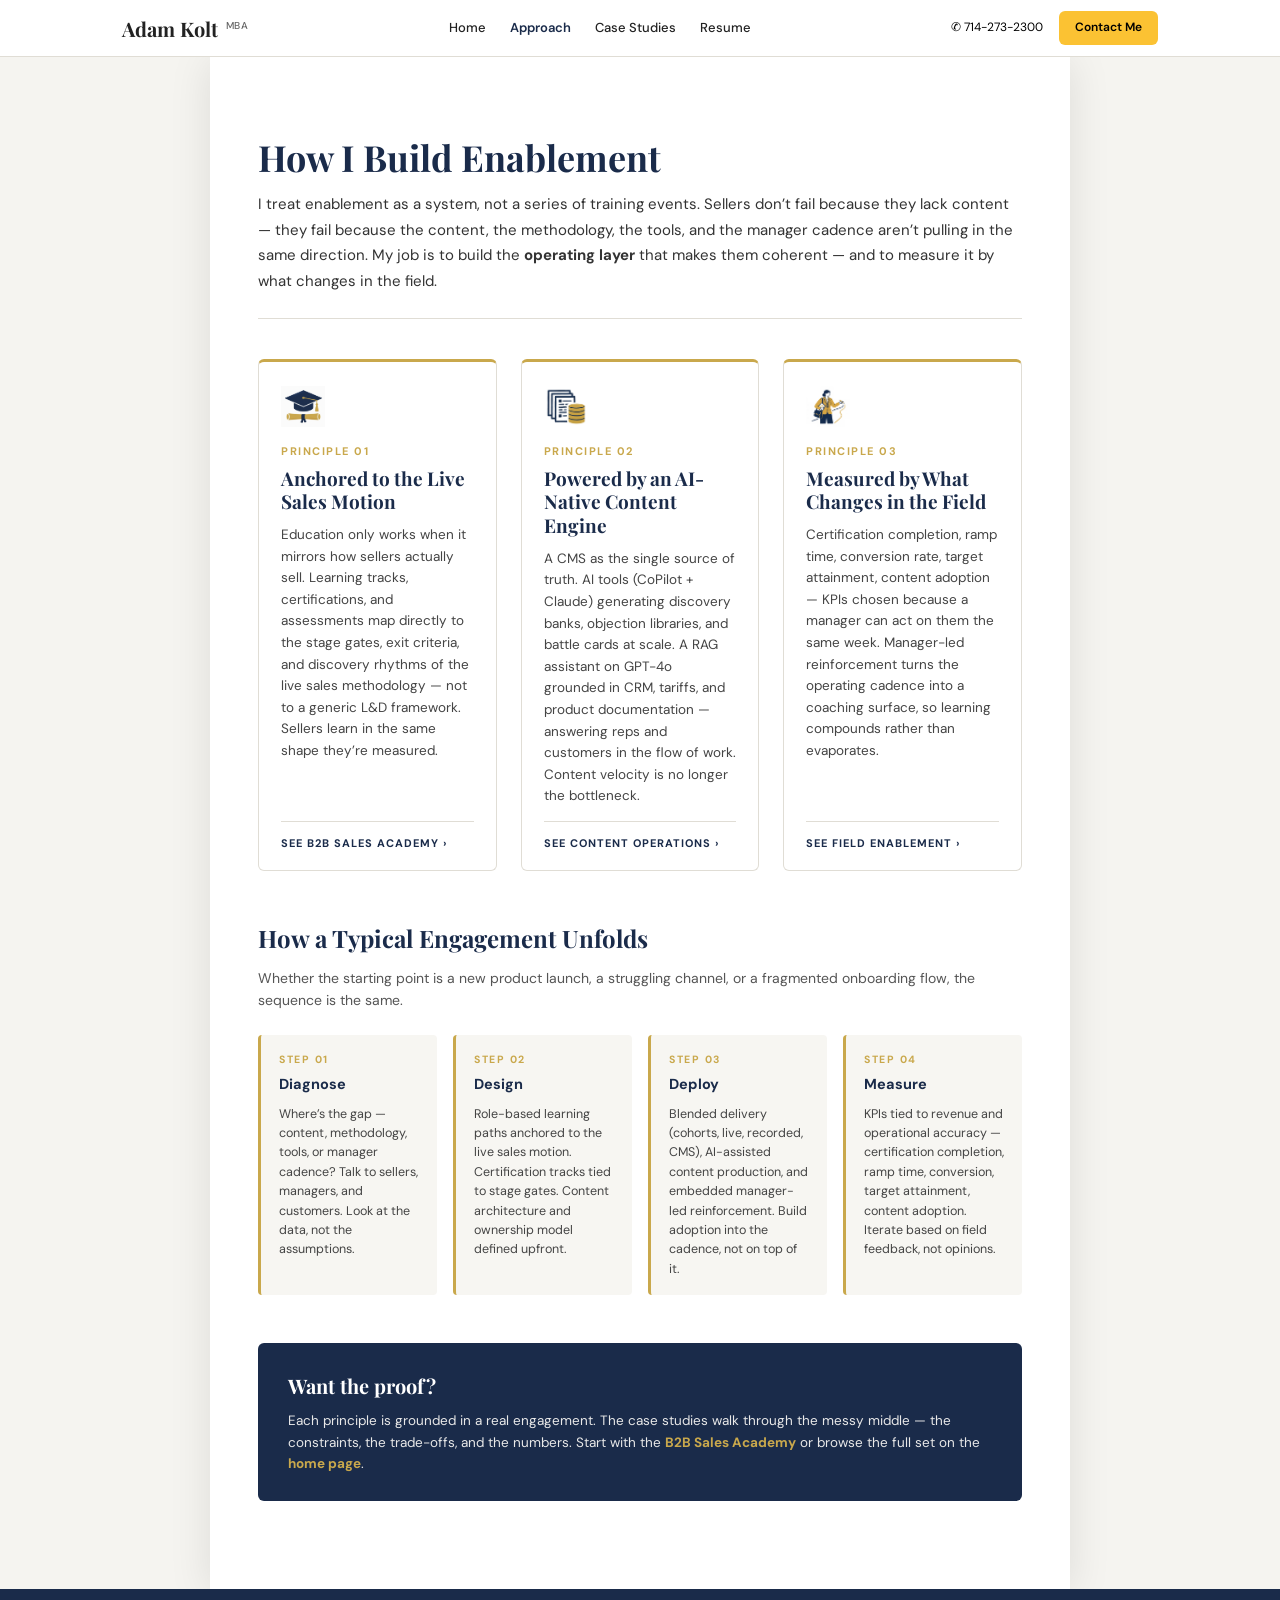
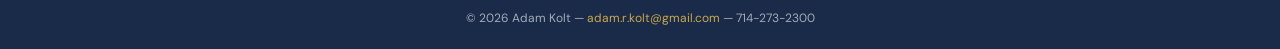
==== approach.html @ b58383f4 "Add Approach page articulating enablement philosophy and engagement process - New approach.html: her" ====
<!DOCTYPE html>
<html lang="en">

<head>
  <meta charset="UTF-8">
  <meta name="viewport" content="width=device-width, initial-scale=1.0">
  <title>Approach – Adam Kolt MBA | How I Build Enablement</title>
  <link
    href="https://fonts.googleapis.com/css2?family=Playfair+Display:ital,wght@0,700;1,400;1,700&family=DM+Sans:wght@300;400;500;600;700;800&display=swap"
    rel="stylesheet">
  <link rel="stylesheet" href="css/style.css">
  <style>
    .approach-hero {
      padding: 48px 0 24px;
      border-bottom: 1px solid var(--border);
      margin-bottom: 40px;
    }

    .approach-hero h1 {
      font-family: 'Playfair Display', serif;
      font-size: 36px;
      font-weight: 700;
      color: var(--navy);
      margin: 0 0 14px;
      line-height: 1.15;
    }

    .approach-hero .lede {
      font-size: 15px;
      color: #333;
      line-height: 1.7;
      max-width: 760px;
      margin: 0;
    }

    .principles-grid {
      display: grid;
      grid-template-columns: repeat(3, 1fr);
      gap: 24px;
      margin-bottom: 48px;
    }

    .principle-card {
      background: #fff;
      border: 1px solid var(--border);
      border-top: 3px solid var(--gold);
      border-radius: 6px;
      padding: 22px 22px 18px;
      display: flex;
      flex-direction: column;
    }

    .principle-icon {
      width: 44px;
      height: 44px;
      margin-bottom: 14px;
    }

    .principle-icon img {
      width: 100%;
      height: 100%;
      object-fit: contain;
    }

    .principle-num {
      font-size: 11px;
      font-weight: 700;
      color: var(--gold);
      letter-spacing: 1.5px;
      text-transform: uppercase;
      margin-bottom: 6px;
    }

    .principle-card h3 {
      font-family: 'Playfair Display', serif;
      font-size: 19px;
      font-weight: 700;
      color: var(--navy);
      margin: 0 0 10px;
      line-height: 1.25;
    }

    .principle-card p {
      font-size: 13.5px;
      color: #444;
      line-height: 1.6;
      margin: 0 0 14px;
      flex: 1;
    }

    .principle-card a.see-case {
      font-size: 11px;
      font-weight: 700;
      color: var(--navy);
      letter-spacing: 1px;
      text-transform: uppercase;
      text-decoration: none;
      border-top: 1px solid var(--border);
      padding-top: 12px;
      display: inline-block;
    }

    .principle-card a.see-case:hover {
      color: var(--gold);
    }

    .process-section {
      margin-bottom: 48px;
    }

    .process-section h2 {
      font-family: 'Playfair Display', serif;
      font-size: 24px;
      font-weight: 700;
      color: var(--navy);
      margin: 0 0 8px;
    }

    .process-section .process-lede {
      font-size: 14px;
      color: #555;
      line-height: 1.6;
      margin: 0 0 24px;
      max-width: 720px;
    }

    .process-grid {
      display: grid;
      grid-template-columns: repeat(4, 1fr);
      gap: 16px;
    }

    .process-step {
      background: #F7F6F2;
      border-left: 3px solid var(--gold);
      padding: 16px 18px;
      border-radius: 4px;
    }

    .process-step .step-num {
      font-size: 10.5px;
      font-weight: 700;
      color: var(--gold);
      letter-spacing: 1.5px;
      text-transform: uppercase;
      margin-bottom: 4px;
    }

    .process-step h4 {
      font-size: 14.5px;
      font-weight: 700;
      color: var(--navy);
      margin: 0 0 8px;
    }

    .process-step p {
      font-size: 12.5px;
      color: #444;
      line-height: 1.55;
      margin: 0;
    }

    .closing-callout {
      background: var(--navy);
      color: #fff;
      padding: 26px 30px;
      border-radius: 6px;
      margin-bottom: 40px;
    }

    .closing-callout h3 {
      font-family: 'Playfair Display', serif;
      font-size: 20px;
      font-weight: 700;
      margin: 0 0 8px;
      color: #fff;
    }

    .closing-callout p {
      font-size: 13.5px;
      line-height: 1.6;
      margin: 0;
      color: #e8e8e8;
    }

    .closing-callout a {
      color: var(--gold);
      font-weight: 700;
      text-decoration: none;
    }

    @media (max-width: 900px) {

      .principles-grid,
      .process-grid {
        grid-template-columns: 1fr;
      }
    }
  </style>
</head>

<body>

  <!-- HEADER -->
  <header class="site-header">
    <div class="header-inner">
      <a href="index.html" class="header-logo">Adam Kolt <sup>MBA</sup></a>
      <nav class="site-nav">
        <a href="index.html">Home</a>
        <a href="approach.html" class="active">Approach</a>
        <a href="impact/b2b-sales-academy.html">Case Studies</a>
        <a href="resume.html">Resume</a>
      </nav>
      <div class="header-actions">
        <span class="header-phone">&#9990; 714-273-2300</span>
        <a href="mailto:adam.r.kolt@gmail.com" class="btn-contact">Contact Me</a>
      </div>
    </div>
  </header>

  <div class="page">
    <div class="content">

      <!-- HERO -->
      <div class="approach-hero">
        <h1>How I Build Enablement</h1>
        <p class="lede">
          I treat enablement as a system, not a series of training events. Sellers don&rsquo;t fail because they lack
          content &mdash; they fail because the content, the methodology, the tools, and the manager cadence
          aren&rsquo;t pulling in the same direction. My job is to build the <strong>operating layer</strong> that
          makes them coherent &mdash; and to measure it by what changes in the field.
        </p>
      </div>

      <!-- THREE PRINCIPLES -->
      <div class="principles-grid">

        <!-- Principle 1 -->
        <div class="principle-card">
          <div class="principle-icon"><img src="images/Academy_Icon.png" alt=""></div>
          <div class="principle-num">Principle 01</div>
          <h3>Anchored to the Live Sales Motion</h3>
          <p>Education only works when it mirrors how sellers actually sell. Learning tracks, certifications, and
            assessments map directly to the stage gates, exit criteria, and discovery rhythms of the live sales
            methodology &mdash; not to a generic L&amp;D framework. Sellers learn in the same shape they&rsquo;re
            measured.</p>
          <a class="see-case" href="impact/b2b-sales-academy.html">See B2B Sales Academy &rsaquo;</a>
        </div>

        <!-- Principle 2 -->
        <div class="principle-card">
          <div class="principle-icon"><img src="images/Content_Icon.png" alt=""></div>
          <div class="principle-num">Principle 02</div>
          <h3>Powered by an AI-Native Content Engine</h3>
          <p>A CMS as the single source of truth. AI tools (CoPilot + Claude) generating discovery banks, objection
            libraries, and battle cards at scale. A RAG assistant on GPT-4o grounded in CRM, tariffs, and product
            documentation &mdash; answering reps and customers in the flow of work. Content velocity is no longer the
            bottleneck.</p>
          <a class="see-case" href="impact/content-operations.html">See Content Operations &rsaquo;</a>
        </div>

        <!-- Principle 3 -->
        <div class="principle-card">
          <div class="principle-icon"><img src="images/Field_Icon.png" alt=""></div>
          <div class="principle-num">Principle 03</div>
          <h3>Measured by What Changes in the Field</h3>
          <p>Certification completion, ramp time, conversion rate, target attainment, content adoption &mdash; KPIs
            chosen because a manager can act on them the same week. Manager-led reinforcement turns the operating
            cadence into a coaching surface, so learning compounds rather than evaporates.</p>
          <a class="see-case" href="impact/field-enablement.html">See Field Enablement &rsaquo;</a>
        </div>

      </div>

      <!-- ENGAGEMENT PROCESS -->
      <div class="process-section">
        <h2>How a Typical Engagement Unfolds</h2>
        <p class="process-lede">
          Whether the starting point is a new product launch, a struggling channel, or a fragmented onboarding flow,
          the sequence is the same.
        </p>

        <div class="process-grid">

          <div class="process-step">
            <div class="step-num">Step 01</div>
            <h4>Diagnose</h4>
            <p>Where&rsquo;s the gap &mdash; content, methodology, tools, or manager cadence? Talk to sellers,
              managers, and customers. Look at the data, not the assumptions.</p>
          </div>

          <div class="process-step">
            <div class="step-num">Step 02</div>
            <h4>Design</h4>
            <p>Role-based learning paths anchored to the live sales motion. Certification tracks tied to stage gates.
              Content architecture and ownership model defined upfront.</p>
          </div>

          <div class="process-step">
            <div class="step-num">Step 03</div>
            <h4>Deploy</h4>
            <p>Blended delivery (cohorts, live, recorded, CMS), AI-assisted content production, and embedded
              manager-led reinforcement. Build adoption into the cadence, not on top of it.</p>
          </div>

          <div class="process-step">
            <div class="step-num">Step 04</div>
            <h4>Measure</h4>
            <p>KPIs tied to revenue and operational accuracy &mdash; certification completion, ramp time, conversion,
              target attainment, content adoption. Iterate based on field feedback, not opinions.</p>
          </div>

        </div>
      </div>

      <!-- CLOSING CALLOUT -->
      <div class="closing-callout">
        <h3>Want the proof?</h3>
        <p>Each principle is grounded in a real engagement. The case studies walk through the messy middle &mdash;
          the constraints, the trade-offs, and the numbers. Start with the
          <a href="impact/b2b-sales-academy.html">B2B Sales Academy</a> or browse the full set on the
          <a href="index.html">home page</a>.
        </p>
      </div>

    </div>
  </div>

  <footer class="site-footer">
    &copy; 2026 Adam Kolt &mdash; <a href="mailto:adam.r.kolt@gmail.com">adam.r.kolt@gmail.com</a> &mdash;
    714-273-2300
  </footer>

</body>

</html>
---- css/style.css ----
/* ============================================================
   Adam Kolt Portfolio — Shared Stylesheet
   Design System: Playfair Display + DM Sans, Navy/Gold palette
   ============================================================ */

*, *::before, *::after { box-sizing: border-box; margin: 0; padding: 0; }

:root {
  --gold:   #C9A84C;
  --navy:   #1A2B4A;
  --red:    #D94F3D;
  --teal:   #2E7D6E;
  --bg:     #F5F4F0;
  --white:  #FFFFFF;
  --text:   #222222;
  --muted:  #666666;
  --border: #E0DDD5;
}

body {
  font-family: 'DM Sans', sans-serif;
  background: var(--bg);
  color: var(--text);
  font-size: 14px;
  line-height: 1.65;
}

a { text-decoration: none; color: inherit; }

/* ── SITE HEADER ── */
.site-header {
  background: var(--white);
  border-bottom: 1px solid var(--border);
  position: sticky;
  top: 0;
  z-index: 100;
}

.header-inner {
  max-width: 1100px;
  margin: 0 auto;
  padding: 0 32px;
  height: 56px;
  display: flex;
  align-items: center;
  gap: 32px;
}

.header-logo {
  font-family: 'Playfair Display', serif;
  font-size: 20px;
  font-weight: 700;
  color: var(--text);
  white-space: nowrap;
  flex-shrink: 0;
}

.header-logo sup {
  font-family: 'DM Sans', sans-serif;
  font-size: 10px;
  font-weight: 500;
  color: var(--muted);
  letter-spacing: .4px;
  vertical-align: super;
  margin-left: 3px;
}

.site-nav {
  display: flex;
  gap: 24px;
  flex: 1;
  justify-content: center;
}

.site-nav a {
  font-size: 13px;
  font-weight: 500;
  color: var(--text);
  transition: color .15s;
  white-space: nowrap;
}

.site-nav a:hover,
.site-nav a.active { color: var(--navy); font-weight: 600; }

.header-actions {
  display: flex;
  align-items: center;
  gap: 16px;
  flex-shrink: 0;
}

.header-phone {
  font-size: 12px;
  color: #000000;
  white-space: nowrap;
}

.btn-contact {
  background: #FBC233;
  color: #000000;
  font-size: 12px;
  font-weight: 600;
  padding: 7px 16px;
  border-radius: 6px;
  transition: opacity .15s;
  white-space: nowrap;
}

.btn-contact:hover { opacity: .85; }

/* ── PAGE WRAPPER ── */
.page {
  max-width: 860px;
  margin: 0 auto;
  background: var(--white);
  box-shadow: 0 4px 40px rgba(0,0,0,.10);
  min-height: calc(100vh - 56px);
}

/* ── TOP BAR (project pages) ── */
.top-bar {
  background: #ECECEA;
  padding: 18px 48px 14px;
}

.top-bar h1 {
  font-family: 'Playfair Display', serif;
  font-size: 28px;
  font-weight: 700;
  color: var(--text);
  letter-spacing: -.3px;
}

.top-bar h1 sup {
  font-family: 'DM Sans', sans-serif;
  font-size: 11px;
  font-weight: 500;
  letter-spacing: .5px;
  color: var(--muted);
  vertical-align: super;
  margin-left: 4px;
}

/* ── MAIN CONTENT ── */
.content {
  padding: 32px 48px 48px;
}

/* ── SECTION HEADER ── */
.section-header {
  display: flex;
  align-items: center;
  gap: 14px;
  margin-bottom: 8px;
}

.section-icon {
  width: 52px;
  height: 52px;
  border-radius: 10px;
  display: flex;
  align-items: center;
  justify-content: center;
  flex-shrink: 0;
  overflow: hidden;
}

.section-icon svg { width: 28px; height: 28px; }

.section-title h2 {
  font-family: 'Playfair Display', serif;
  font-size: 26px;
  color: var(--text);
  font-weight: 700;
  line-height: 1;
}

.tags {
  display: flex;
  flex-wrap: wrap;
  gap: 6px;
  margin-top: 5px;
}

.tag {
  font-size: 11px;
  font-weight: 500;
  color: var(--muted);
  border-left: 2px solid var(--gold);
  padding-left: 6px;
  letter-spacing: .2px;
}

/* ── INTRO TEXT ── */
.intro {
  margin: 20px 0 24px;
  font-size: 14px;
  color: #333;
  line-height: 1.7;
}

/* ── CALLOUT CARDS ── */
.callout {
  display: flex;
  gap: 0;
  margin-bottom: 14px;
  border-radius: 6px;
  overflow: hidden;
}

.callout-bar  { width: 5px; flex-shrink: 0; }

.callout-body {
  padding: 14px 18px;
  font-size: 14px;
  line-height: 1.65;
  flex: 1;
}

.callout.gold .callout-bar  { background: var(--gold); }
.callout.gold .callout-body { background: #FDF8EE; }
.callout.navy .callout-bar  { background: var(--navy); }
.callout.navy .callout-body { background: #EEF1F7; }
.callout.red  .callout-bar  { background: var(--red); }
.callout.red  .callout-body { background: #FDF0EE; }
.callout.teal .callout-bar  { background: var(--teal); }
.callout.teal .callout-body { background: #EEF5F3; }

/* ── BULLET LIST ── */
.bullet-list {
  margin: 24px 0;
  display: flex;
  flex-direction: column;
  gap: 0;
}

.bullet-item {
  display: flex;
  gap: 10px;
  padding: 10px 0;
  border-bottom: 1px solid var(--border);
  font-size: 14px;
  line-height: 1.65;
  align-items: flex-start;
}

.bullet-item:last-child { border-bottom: none; }

.bullet-dot {
  width: 6px;
  height: 6px;
  background: var(--gold);
  border-radius: 50%;
  flex-shrink: 0;
  margin-top: 7px;
}

.bullet-item strong { color: var(--navy); font-weight: 600; }

/* ── TWO-COLUMN SECTION ── */
.two-col {
  display: grid;
  grid-template-columns: 1fr 1fr;
  gap: 24px;
  align-items: start;
  margin-bottom: 8px;
}

/* ── WIREFRAME MOCKUP ── */
.mockup-card {
  background: #F8F8F6;
  border: 1px solid var(--border);
  border-radius: 10px;
  padding: 18px;
  font-size: 11px;
}

.mockup-grid {
  display: grid;
  grid-template-columns: 1fr 1fr 1fr;
  gap: 10px;
  margin-bottom: 12px;
}

.mockup-col label {
  display: block;
  font-weight: 600;
  font-size: 10px;
  color: var(--navy);
  margin-bottom: 4px;
  text-transform: uppercase;
  letter-spacing: .4px;
}

.mockup-option {
  display: flex;
  align-items: center;
  gap: 5px;
  margin-bottom: 3px;
  color: #555;
  font-size: 10.5px;
}

.mockup-checkbox {
  width: 10px; height: 10px;
  border: 1px solid #999;
  border-radius: 2px;
  flex-shrink: 0;
}

.mockup-row2 {
  display: grid;
  grid-template-columns: 1fr 1fr 1fr;
  gap: 10px;
  margin-bottom: 14px;
}

.mockup-btns { display: flex; gap: 8px; margin-bottom: 10px; }

.mockup-btn {
  padding: 5px 16px;
  border-radius: 4px;
  font-size: 11px;
  font-weight: 600;
  cursor: default;
}

.mockup-btn.generate { background: var(--navy); color: #fff; }
.mockup-btn.reset    { background: #eee; color: var(--red); border: 1px solid var(--red); }

/* ── PRICE BAR ── */
.price-bar-wrap { border-top: 1px solid var(--border); padding-top: 10px; }

.price-labels {
  display: flex;
  justify-content: space-between;
  font-size: 9.5px;
  color: var(--muted);
  margin-bottom: 2px;
}

.price-track {
  height: 6px;
  background: #E0E0E0;
  border-radius: 3px;
  position: relative;
  margin-bottom: 6px;
}

.price-fill {
  position: absolute; left: 0; top: 0;
  height: 100%; width: 55%;
  background: linear-gradient(90deg, var(--navy), var(--gold));
  border-radius: 3px;
}

.price-rows {
  display: flex;
  justify-content: space-between;
  font-size: 9.5px;
  color: #777;
}

.mockup-footer {
  display: flex;
  align-items: center;
  justify-content: space-between;
  margin-top: 10px;
  border-top: 1px solid var(--border);
  padding-top: 10px;
}

.mockup-footer .back-btn {
  font-size: 10px; color: var(--navy); font-weight: 600;
  border: 1px solid var(--navy); padding: 4px 12px; border-radius: 4px;
}

.mockup-footer .total { text-align: center; }
.mockup-footer .total .label   { font-size: 9px; color: var(--muted); }
.mockup-footer .total .value   { font-size: 18px; font-weight: 700; color: var(--navy); font-family: 'Playfair Display', serif; }
.mockup-footer .total .value span { font-size: 11px; color: var(--muted); }
.mockup-footer .proceed-btn {
  font-size: 10px; color: #fff; font-weight: 600;
  background: var(--navy); padding: 4px 12px; border-radius: 4px;
}

/* ── SPEND NOTE ── */
.spend-note {
  background: #F7F7F5;
  border: 1px solid var(--border);
  border-radius: 6px;
  padding: 12px 14px;
  font-size: 11.5px;
  color: #555;
  display: flex;
  align-items: flex-start;
  gap: 10px;
  margin-top: 12px;
}

.spend-note .arrow {
  width: 24px; height: 24px;
  border: 1.5px solid var(--gold);
  border-radius: 50%;
  display: flex; align-items: center; justify-content: center;
  flex-shrink: 0;
  color: var(--gold);
  font-size: 13px; font-weight: 700;
}

/* ── PHONE MOCKUP ── */
.phone-wrap { display: flex; justify-content: center; }

.phone {
  width: 200px;
  background: #1C1C2E;
  border-radius: 28px;
  padding: 12px;
  box-shadow: 0 12px 40px rgba(0,0,0,.25);
}

.phone-screen  { background: #F0F2F5; border-radius: 20px; overflow: hidden; }

.phone-topbar {
  background: #0A7B55;
  padding: 10px 12px 8px;
  display: flex; align-items: center; justify-content: space-between;
}

.phone-topbar .brand { color: #fff; font-size: 11px; font-weight: 700; letter-spacing: .2px; }

.phone-topbar .dots { display: flex; gap: 3px; }
.phone-topbar .dots span { width: 4px; height: 4px; background: rgba(255,255,255,.6); border-radius: 50%; }

.phone-chat { padding: 10px; }

.chat-bubble-ad {
  background: #fff;
  border-radius: 12px 12px 12px 2px;
  padding: 10px;
  margin-bottom: 8px;
  box-shadow: 0 2px 6px rgba(0,0,0,.08);
}

.ad-header {
  background: linear-gradient(135deg, #0A7B55, #0DAF78);
  border-radius: 8px;
  padding: 8px 10px;
  margin-bottom: 8px;
  display: flex; align-items: center; gap: 8px;
}

.ad-header .ad-icon {
  width: 28px; height: 28px;
  background: #fff; border-radius: 6px;
  display: flex; align-items: center; justify-content: center;
  font-weight: 900; font-size: 11px; color: #0A7B55;
}

.ad-header .ad-title { color: #fff; font-size: 10px; font-weight: 700; line-height: 1.2; }
.ad-header .ad-logo  { margin-left: auto; }
.ad-header .ad-logo img { height: 18px; }

.ad-text { font-size: 10px; color: #333; line-height: 1.5; }

.chat-info {
  font-size: 9px; color: var(--muted);
  display: flex; align-items: center; gap: 4px; margin-bottom: 6px;
}

.chat-info span { background: #e0e0e0; border-radius: 10px; padding: 2px 7px; }

.call-back-btn {
  background: #0DAF78; color: #fff;
  font-size: 10px; font-weight: 600;
  text-align: center; padding: 6px;
  border-radius: 8px; width: 100%; display: block;
}

/* ── RIGHT COLUMN BULLETS ── */
.right-col-list { display: flex; flex-direction: column; gap: 0; }

.right-bullet {
  display: flex; gap: 10px;
  padding: 9px 0;
  border-bottom: 1px solid var(--border);
  font-size: 14px; line-height: 1.65;
  align-items: flex-start;
}

.right-bullet:last-child { border-bottom: none; }

.right-bullet .dot {
  width: 5px; height: 5px;
  background: var(--gold); border-radius: 50%;
  flex-shrink: 0; margin-top: 7px;
}

.right-bullet strong { color: var(--navy); font-weight: 600; }

/* ── DIVIDER ── */
.divider { height: 1px; background: var(--border); margin: 20px 0; }

/* ── METRICS STRIP ── */
.metrics {
  display: flex;
  gap: 0;
  background: var(--navy);
  border-radius: 8px;
  overflow: hidden;
  margin-top: 28px;
}

.metric {
  flex: 1;
  padding: 16px 20px;
  border-right: 1px solid rgba(255,255,255,.1);
  text-align: center;
}

.metric:last-child { border-right: none; }

.metric .val {
  font-family: 'Playfair Display', serif;
  font-size: 22px;
  color: var(--gold);
  font-weight: 700;
}

.metric .lbl {
  font-size: 11px;
  color: rgba(255,255,255,.65);
  margin-top: 3px;
  line-height: 1.3;
}

/* ── DATA TABLE ── */
.data-table {
  width: 100%;
  border-collapse: collapse;
  font-size: 12px;
  margin: 20px 0;
}

.data-table th {
  background: var(--navy);
  color: #fff;
  font-weight: 600;
  padding: 10px 12px;
  text-align: left;
  font-size: 11px;
  letter-spacing: .3px;
}

.data-table td {
  padding: 9px 12px;
  border-bottom: 1px solid var(--border);
  vertical-align: middle;
}

.data-table tr:nth-child(even) td { background: #FAFAF8; }

.status-badge {
  display: inline-block;
  padding: 2px 10px;
  border-radius: 10px;
  font-size: 11px;
  font-weight: 600;
}

.status-badge.complete  { background: #D4EDDA; color: #1A6B32; }
.status-badge.progress  { background: #FFF3CD; color: #856404; }
.status-badge.pending   { background: #F8D7DA; color: #721C24; }

/* ── REFERENCES SECTION ── */
.references {
  margin-top: 40px;
  padding-top: 24px;
  border-top: 2px solid var(--border);
}

.references h3 {
  font-family: 'Playfair Display', serif;
  font-size: 22px;
  margin-bottom: 16px;
}

.ref-logos {
  display: flex;
  flex-wrap: wrap;
  gap: 16px;
  align-items: center;
}

.ref-logo {
  display: flex;
  flex-direction: column;
  align-items: center;
  gap: 4px;
}

.ref-logo-box {
  width: 80px;
  height: 40px;
  border: 1px solid var(--border);
  border-radius: 6px;
  display: flex;
  align-items: center;
  justify-content: center;
  background: var(--white);
  font-size: 11px;
  font-weight: 700;
  color: var(--navy);
  text-align: center;
  padding: 4px;
}

.ref-logo span {
  font-size: 9px;
  color: var(--muted);
  text-align: center;
  line-height: 1.3;
  max-width: 80px;
}

/* ── NUMBERED SECTION HEADER ── */
.num-section { margin: 28px 0 8px; }

.num-section h3 {
  font-size: 14px;
  font-weight: 600;
  color: var(--navy);
  display: flex;
  align-items: center;
  gap: 8px;
}

.num-badge {
  width: 24px; height: 24px;
  background: var(--navy);
  color: #fff;
  border-radius: 50%;
  display: flex; align-items: center; justify-content: center;
  font-size: 12px; font-weight: 700;
  flex-shrink: 0;
}

.nested-list {
  list-style: none;
  padding: 0; margin: 8px 0 0 32px;
  display: flex; flex-direction: column; gap: 4px;
}

.nested-list li {
  font-size: 14px;
  line-height: 1.65;
  color: #333;
  padding-left: 14px;
  position: relative;
}

.nested-list li::before {
  content: '•';
  position: absolute; left: 0;
  color: var(--gold);
  font-weight: 700;
}

/* ── TOOLS SECTION ── */
.tools-section {
  background: #F7F7F5;
  border: 1px solid var(--border);
  border-radius: 8px;
  padding: 16px 20px;
  margin-top: 24px;
}

.tools-section h4 {
  font-size: 12px;
  font-weight: 700;
  color: var(--navy);
  text-transform: uppercase;
  letter-spacing: .5px;
  margin-bottom: 12px;
}

.tools-grid {
  display: grid;
  grid-template-columns: repeat(auto-fill, minmax(200px, 1fr));
  gap: 12px;
}

.tool-group label {
  display: block;
  font-size: 10px;
  font-weight: 700;
  color: var(--navy);
  text-transform: uppercase;
  letter-spacing: .4px;
  margin-bottom: 4px;
}

.tool-group p {
  font-size: 11.5px;
  color: #555;
  line-height: 1.5;
}

/* ── IMAGE PLACEHOLDER ── */
.img-placeholder {
  background: #ECECEA;
  border-radius: 8px;
  display: flex;
  align-items: center;
  justify-content: center;
  color: var(--muted);
  font-size: 12px;
  font-style: italic;
}

/* ── PHOTO STRIP ── */
.photo-strip {
  display: grid;
  grid-template-columns: repeat(3, 1fr);
  gap: 12px;
  margin-top: 28px;
}

.photo-strip .img-placeholder { height: 160px; }

/* ── NEWSPAPER CLIPPING ── */
.newspaper {
  border: 1px solid var(--border);
  border-radius: 6px;
  overflow: hidden;
  margin: 20px 0;
}

.newspaper-header {
  background: var(--navy);
  color: #fff;
  text-align: center;
  padding: 8px 16px;
}

.newspaper-header h4 {
  font-family: 'Playfair Display', serif;
  font-size: 16px;
  letter-spacing: 1px;
}

.newspaper-header p {
  font-size: 9px;
  color: rgba(255,255,255,.7);
  text-transform: uppercase;
  letter-spacing: 1.5px;
  margin-top: 2px;
}

.newspaper-body {
  padding: 16px;
  background: #FDFDFB;
}

.newspaper-headline {
  font-family: 'Playfair Display', serif;
  font-size: 20px;
  font-weight: 700;
  margin-bottom: 12px;
  line-height: 1.2;
}

.newspaper-cols {
  display: grid;
  grid-template-columns: 1fr 1fr;
  gap: 16px;
}

.newspaper-text {
  font-size: 11.5px;
  color: #333;
  line-height: 1.6;
}

/* ── WORLD MAP PLACEHOLDER ── */
.world-map {
  width: 100%;
  height: 240px;
  background: linear-gradient(135deg, #EEF1F7, #D8E0EE);
  border-radius: 8px;
  border: 1px solid var(--border);
  display: flex;
  align-items: center;
  justify-content: center;
  margin: 20px 0;
  position: relative;
  overflow: hidden;
}

.world-map::before {
  content: '🌍';
  font-size: 80px;
  opacity: .2;
  position: absolute;
}

.world-map-label {
  font-size: 13px;
  font-weight: 600;
  color: var(--navy);
  z-index: 1;
}

/* ── DEVICE MOCKUP (OO page) ── */
.device-section {
  display: flex;
  gap: 20px;
  align-items: flex-start;
  margin: 16px 0;
  padding: 16px 0;
}

.device-section:last-child { border-bottom: none; }

.device-num {
  width: 32px; height: 32px;
  background: var(--navy);
  color: #fff;
  border-radius: 6px;
  display: flex; align-items: center; justify-content: center;
  font-family: 'Playfair Display', serif;
  font-size: 17px; font-weight: 700;
  flex-shrink: 0;
}

.device-content { flex: 1; }

.device-content h4 {
  font-size: 14px;
  font-weight: 600;
  color: var(--navy);
  margin-bottom: 6px;
}

.device-content p {
  font-size: 14px;
  color: #444;
  line-height: 1.65;
}

.device-img {
  width: 160px;
  height: 110px;
  flex-shrink: 0;
}

/* ── HERO (homepage) ── */
.hero {
  background: var(--bg);
}

.hero-inner {
  max-width: 860px;
  margin: 0 auto;
  padding: 16px 48px 0;
  display: grid;
  grid-template-columns: 1fr auto;
  gap: 40px;
  align-items: flex-end;
  background: var(--white);
  box-shadow: 0 4px 40px rgba(0,0,0,.10);
}

.hero-heading {
  font-family: 'Playfair Display', serif;
  font-size: 42px;
  font-weight: 700;
  line-height: 1.1;
  color: var(--text);
  margin-bottom: 16px;
  max-width: 461px;
}

.hero-sub {
  font-size: 16px;
  color: #555;
  line-height: 1.6;
  max-width: 417px;
  padding-bottom: 48px;
}

.hero-photo {
  width: 260px;
  height: 340px;
  border-radius: 6px 6px 0 0;
  overflow: hidden;
  flex-shrink: 0;
}

.hero-photo .img-placeholder {
  width: 100%; height: 100%;
  background: linear-gradient(160deg, #1A2B4A 0%, #2E4270 100%);
  color: rgba(255,255,255,.5);
  font-size: 13px;
}

/* ── PROJECT CARDS GRID ── */
.cards-section {
  max-width: 860px;
  margin: 0 auto;
  padding: 40px 48px 56px;
  background: var(--white);
  box-shadow: 0 4px 40px rgba(0,0,0,.10);
}

.cards-grid {
  display: grid;
  grid-template-columns: repeat(3, 1fr);
  gap: 20px;
}

.project-card {
  border: 1px solid var(--border);
  border-radius: 10px;
  padding: 16px 20px 13px;
  transition: box-shadow .2s, transform .2s;
  cursor: pointer;
}

.project-card:hover {
  box-shadow: 0 6px 24px rgba(0,0,0,.10);
  transform: translateY(-2px);
}

.card-icon {
  width: 68px; height: 68px;
  border-radius: 10px;
  display: flex; align-items: center; justify-content: center;
  margin-bottom: 10px;
  overflow: hidden;
}

.card-icon svg { width: 34px; height: 34px; }

.card-title {
  display: flex;
  align-items: center;
  justify-content: space-between;
  margin-bottom: 8px;
}

.card-title h3 {
  font-size: 15px;
  font-weight: 600;
  color: var(--text);
}

.card-arrow {
  color: var(--gold);
  font-size: 16px;
  font-weight: 700;
}

.card-desc {
  font-size: 12.5px;
  color: var(--muted);
  line-height: 1.6;
}

/* Homepage cards: icon left, two-line title right, desc below */
.cards-grid .project-card {
  display: grid;
  grid-template-columns: 68px 1fr;
  column-gap: 14px;
  align-items: center;
}
.cards-grid .project-card .card-icon { margin-bottom: 0; }
.cards-grid .project-card .card-title { margin-bottom: 0; }
.cards-grid .project-card .card-title h3 { line-height: 1.2; }
.cards-grid .project-card .card-desc {
  grid-column: 1 / -1;
  margin-top: 14px;
}

/* ── ABOUT PAGE ── */
.page-title {
  font-family: 'Playfair Display', serif;
  font-size: 34px;
  font-weight: 700;
  margin-bottom: 14px;
}

.tag-row {
  display: flex;
  flex-wrap: wrap;
  gap: 0;
  margin-bottom: 24px;
}

.tag-row .tag-pill {
  font-size: 12px;
  font-weight: 600;
  color: var(--navy);
  padding-right: 12px;
  margin-right: 12px;
  border-right: 1px solid var(--border);
}

.tag-row .tag-pill:last-child {
  border-right: none;
  padding-right: 0;
  margin-right: 0;
}

.bio-text {
  font-size: 14px;
  color: #333;
  line-height: 1.8;
  margin-bottom: 18px;
}

/* ── EDUCATION PAGE ── */
.edu-list { list-style: none; padding: 0; margin: 16px 0 0; }

.edu-item {
  display: flex;
  gap: 12px;
  padding: 12px 0;
  border-bottom: 1px solid var(--border);
  align-items: flex-start;
}

.edu-item:last-child { border-bottom: none; }

.edu-dot {
  width: 8px; height: 8px;
  background: var(--gold);
  border-radius: 50%;
  flex-shrink: 0;
  margin-top: 7px;
}

.edu-item h4 { font-size: 14px; font-weight: 600; color: var(--navy); }
.edu-item p  { font-size: 13px; color: var(--muted); margin-top: 2px; }

.edu-photo {
  float: right;
  width: 270px;
  height: 324px;
  margin: 0 0 16px 24px;
  border-radius: 8px;
  overflow: hidden;
}

.edu-photo .img-placeholder {
  width: 100%; height: 100%;
  background: linear-gradient(160deg, #d4e0f0, #b8c8e0);
}

/* ── CIRCULAR DIAGRAM ── */
.diagram-placeholder {
  width: 280px;
  height: 280px;
  border-radius: 50%;
  background: conic-gradient(
    var(--navy) 0deg 60deg,
    var(--gold) 60deg 120deg,
    var(--teal) 120deg 180deg,
    #7B9BD6 180deg 240deg,
    var(--red) 240deg 300deg,
    #5A7A4A 300deg 360deg
  );
  margin: 0 auto;
  box-shadow: 0 8px 32px rgba(0,0,0,.15);
  display: flex;
  align-items: center;
  justify-content: center;
  position: relative;
}

.diagram-center {
  width: 100px; height: 100px;
  background: var(--white);
  border-radius: 50%;
  display: flex;
  align-items: center;
  justify-content: center;
  font-size: 10px;
  font-weight: 700;
  color: var(--navy);
  text-align: center;
  line-height: 1.3;
}

/* ── APP MOCKUP STRIP ── */
.app-strip {
  display: grid;
  grid-template-columns: repeat(4, 1fr);
  gap: 12px;
  margin: 20px 0;
}

.app-screen {
  background: #1C1C2E;
  border-radius: 16px;
  padding: 8px;
  height: auto;
}

.app-screen-inner {
  background: var(--white);
  border-radius: 10px;
  height: 100%;
  display: flex;
  align-items: center;
  justify-content: center;
  font-size: 10px;
  color: var(--muted);
  text-align: center;
  padding: 8px;
}

/* ── FOOTER ── */
.site-footer {
  background: var(--navy);
  color: rgba(255,255,255,.6);
  text-align: center;
  padding: 20px;
  font-size: 12px;
}

.site-footer a { color: var(--gold); }

/* ── RESPONSIVE ── */
@media (max-width: 700px) {
  .header-inner { padding: 0 16px; gap: 12px; }
  .site-nav { gap: 12px; }
  .site-nav a { font-size: 11px; }
  .hero-inner { grid-template-columns: 1fr; padding: 32px 24px; }
  .hero-photo { display: none; }
  .cards-section { padding: 24px 20px; }
  .cards-grid { grid-template-columns: 1fr 1fr; }
  .content { padding: 24px 20px; }
  .two-col { grid-template-columns: 1fr; }
  .metrics { flex-direction: column; }
}
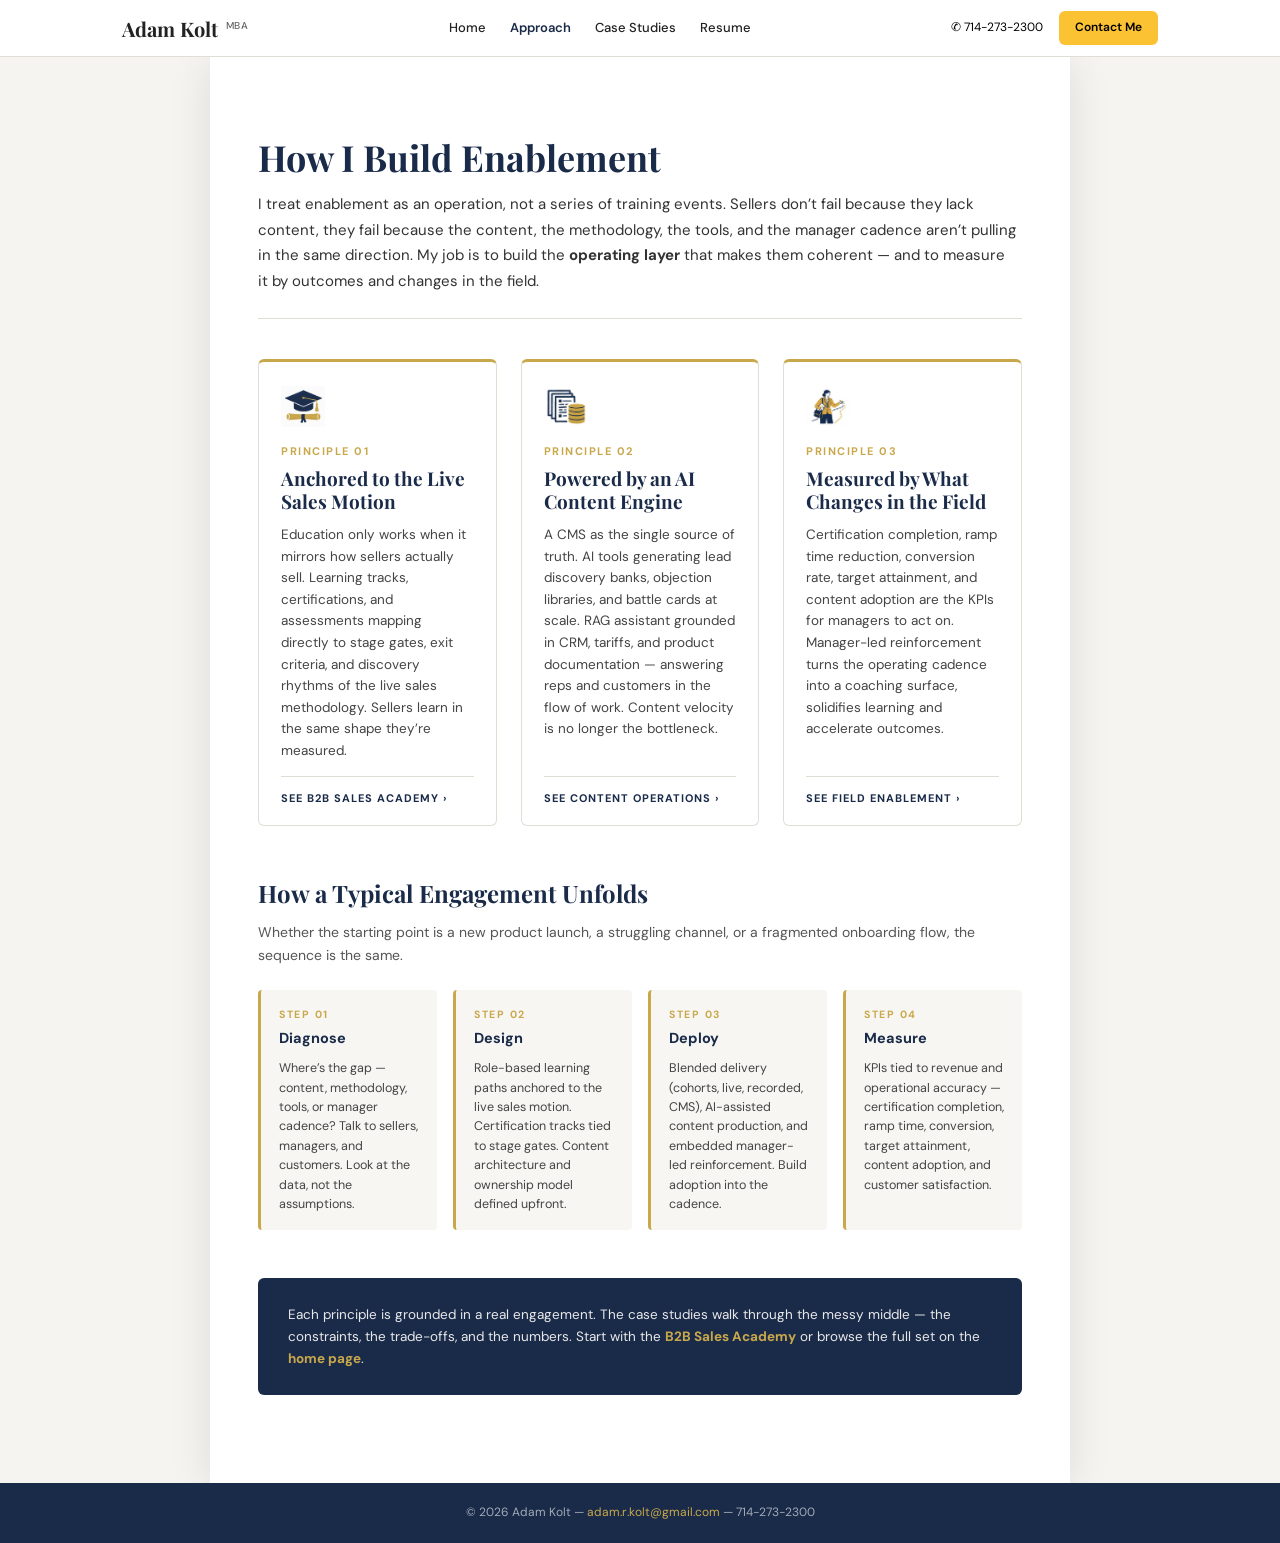
==== commit 3c55f12f: "Editorial polish across landing, approach, and resume - Hero copy refinements on index.html - Approa" ====
--- a/approach.html
+++ b/approach.html
@@ -225,10 +225,10 @@
       <div class="approach-hero">
         <h1>How I Build Enablement</h1>
         <p class="lede">
-          I treat enablement as a system, not a series of training events. Sellers don&rsquo;t fail because they lack
-          content &mdash; they fail because the content, the methodology, the tools, and the manager cadence
+          I treat enablement as an operation, not a series of training events. Sellers don&rsquo;t fail because they
+          lack content, they fail because the content, the methodology, the tools, and the manager cadence
           aren&rsquo;t pulling in the same direction. My job is to build the <strong>operating layer</strong> that
-          makes them coherent &mdash; and to measure it by what changes in the field.
+          makes them coherent &mdash; and to measure it by outcomes and changes in the field.
         </p>
       </div>
 
@@ -241,8 +241,8 @@
           <div class="principle-num">Principle 01</div>
           <h3>Anchored to the Live Sales Motion</h3>
           <p>Education only works when it mirrors how sellers actually sell. Learning tracks, certifications, and
-            assessments map directly to the stage gates, exit criteria, and discovery rhythms of the live sales
-            methodology &mdash; not to a generic L&amp;D framework. Sellers learn in the same shape they&rsquo;re
+            assessments mapping directly to stage gates, exit criteria, and discovery rhythms of the live sales
+            methodology. Sellers learn in the same shape they&rsquo;re
             measured.</p>
           <a class="see-case" href="impact/b2b-sales-academy.html">See B2B Sales Academy &rsaquo;</a>
         </div>
@@ -251,9 +251,9 @@
         <div class="principle-card">
           <div class="principle-icon"><img src="images/Content_Icon.png" alt=""></div>
           <div class="principle-num">Principle 02</div>
-          <h3>Powered by an AI-Native Content Engine</h3>
-          <p>A CMS as the single source of truth. AI tools (CoPilot + Claude) generating discovery banks, objection
-            libraries, and battle cards at scale. A RAG assistant on GPT-4o grounded in CRM, tariffs, and product
+          <h3>Powered by an AI Content Engine</h3>
+          <p>A CMS as the single source of truth. AI tools generating lead discovery banks, objection
+            libraries, and battle cards at scale. RAG assistant grounded in CRM, tariffs, and product
             documentation &mdash; answering reps and customers in the flow of work. Content velocity is no longer the
             bottleneck.</p>
           <a class="see-case" href="impact/content-operations.html">See Content Operations &rsaquo;</a>
@@ -264,9 +264,10 @@
           <div class="principle-icon"><img src="images/Field_Icon.png" alt=""></div>
           <div class="principle-num">Principle 03</div>
           <h3>Measured by What Changes in the Field</h3>
-          <p>Certification completion, ramp time, conversion rate, target attainment, content adoption &mdash; KPIs
-            chosen because a manager can act on them the same week. Manager-led reinforcement turns the operating
-            cadence into a coaching surface, so learning compounds rather than evaporates.</p>
+          <p>Certification completion, ramp time reduction, conversion rate, target attainment, and content adoption are
+            the KPIs
+            for managers to act on. Manager-led reinforcement turns the operating
+            cadence into a coaching surface, solidifies learning and accelerate outcomes.</p>
           <a class="see-case" href="impact/field-enablement.html">See Field Enablement &rsaquo;</a>
         </div>
 
@@ -300,14 +301,14 @@
             <div class="step-num">Step 03</div>
             <h4>Deploy</h4>
             <p>Blended delivery (cohorts, live, recorded, CMS), AI-assisted content production, and embedded
-              manager-led reinforcement. Build adoption into the cadence, not on top of it.</p>
+              manager-led reinforcement. Build adoption into the cadence.</p>
           </div>
 
           <div class="process-step">
             <div class="step-num">Step 04</div>
             <h4>Measure</h4>
             <p>KPIs tied to revenue and operational accuracy &mdash; certification completion, ramp time, conversion,
-              target attainment, content adoption. Iterate based on field feedback, not opinions.</p>
+              target attainment, content adoption, and customer satisfaction.</p>
           </div>
 
         </div>
@@ -315,7 +316,6 @@
 
       <!-- CLOSING CALLOUT -->
       <div class="closing-callout">
-        <h3>Want the proof?</h3>
         <p>Each principle is grounded in a real engagement. The case studies walk through the messy middle &mdash;
           the constraints, the trade-offs, and the numbers. Start with the
           <a href="impact/b2b-sales-academy.html">B2B Sales Academy</a> or browse the full set on the
@@ -333,4 +333,4 @@
 
 </body>
 
-</html>
+</html>
--- a/css/style.css
+++ b/css/style.css
@@ -916,7 +916,7 @@
 
 .cards-grid {
   display: grid;
-  grid-template-columns: repeat(3, 1fr);
+  grid-template-columns: repeat(2, 1fr);
   gap: 20px;
 }
 
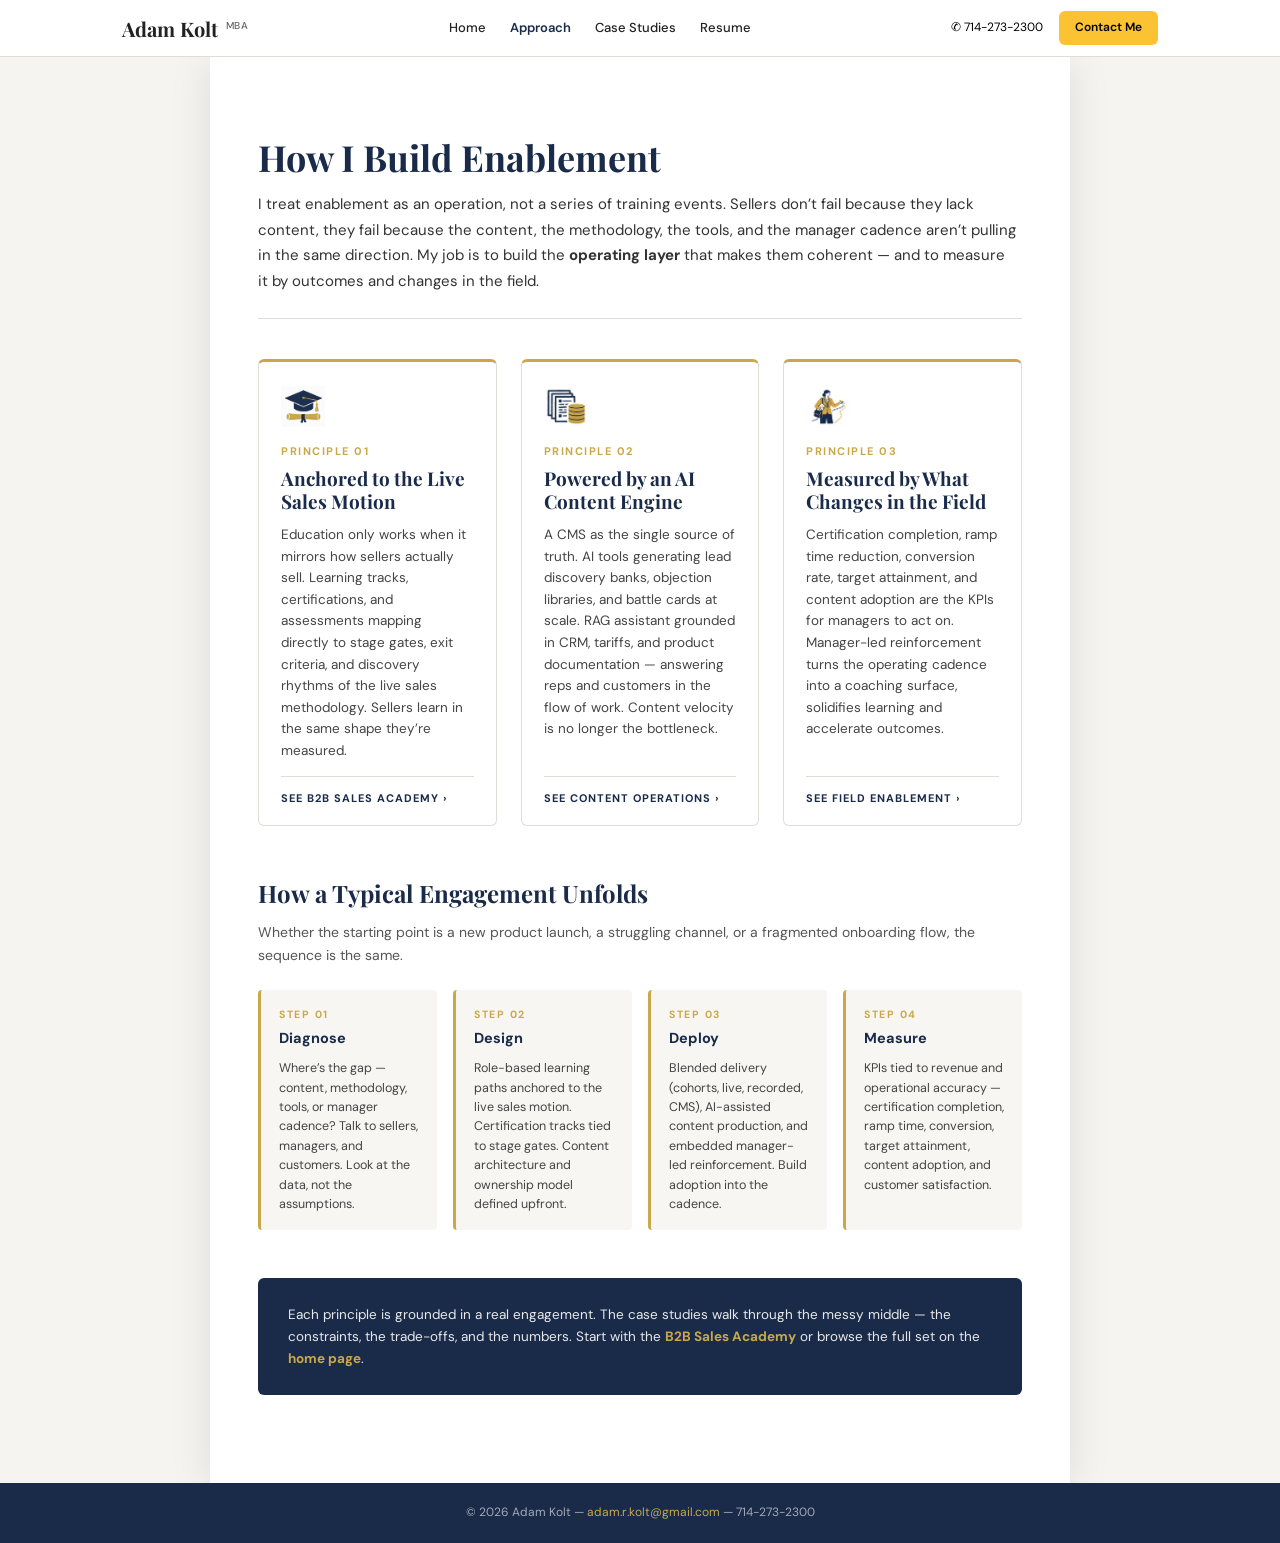
==== commit 15802537: "Optimize top 5 images and rename Product Catalog Convert SalemBusinessJournal, Academy_Icon, Product" ====
--- a/approach.html
+++ b/approach.html
@@ -237,7 +237,7 @@
 
         <!-- Principle 1 -->
         <div class="principle-card">
-          <div class="principle-icon"><img src="images/Academy_Icon.png" alt=""></div>
+          <div class="principle-icon"><img src="images/Academy_Icon.jpg" alt=""></div>
           <div class="principle-num">Principle 01</div>
           <h3>Anchored to the Live Sales Motion</h3>
           <p>Education only works when it mirrors how sellers actually sell. Learning tracks, certifications, and
@@ -249,7 +249,7 @@
 
         <!-- Principle 2 -->
         <div class="principle-card">
-          <div class="principle-icon"><img src="images/Content_Icon.png" alt=""></div>
+          <div class="principle-icon"><img src="images/Content_Icon.jpg" alt=""></div>
           <div class="principle-num">Principle 02</div>
           <h3>Powered by an AI Content Engine</h3>
           <p>A CMS as the single source of truth. AI tools generating lead discovery banks, objection
